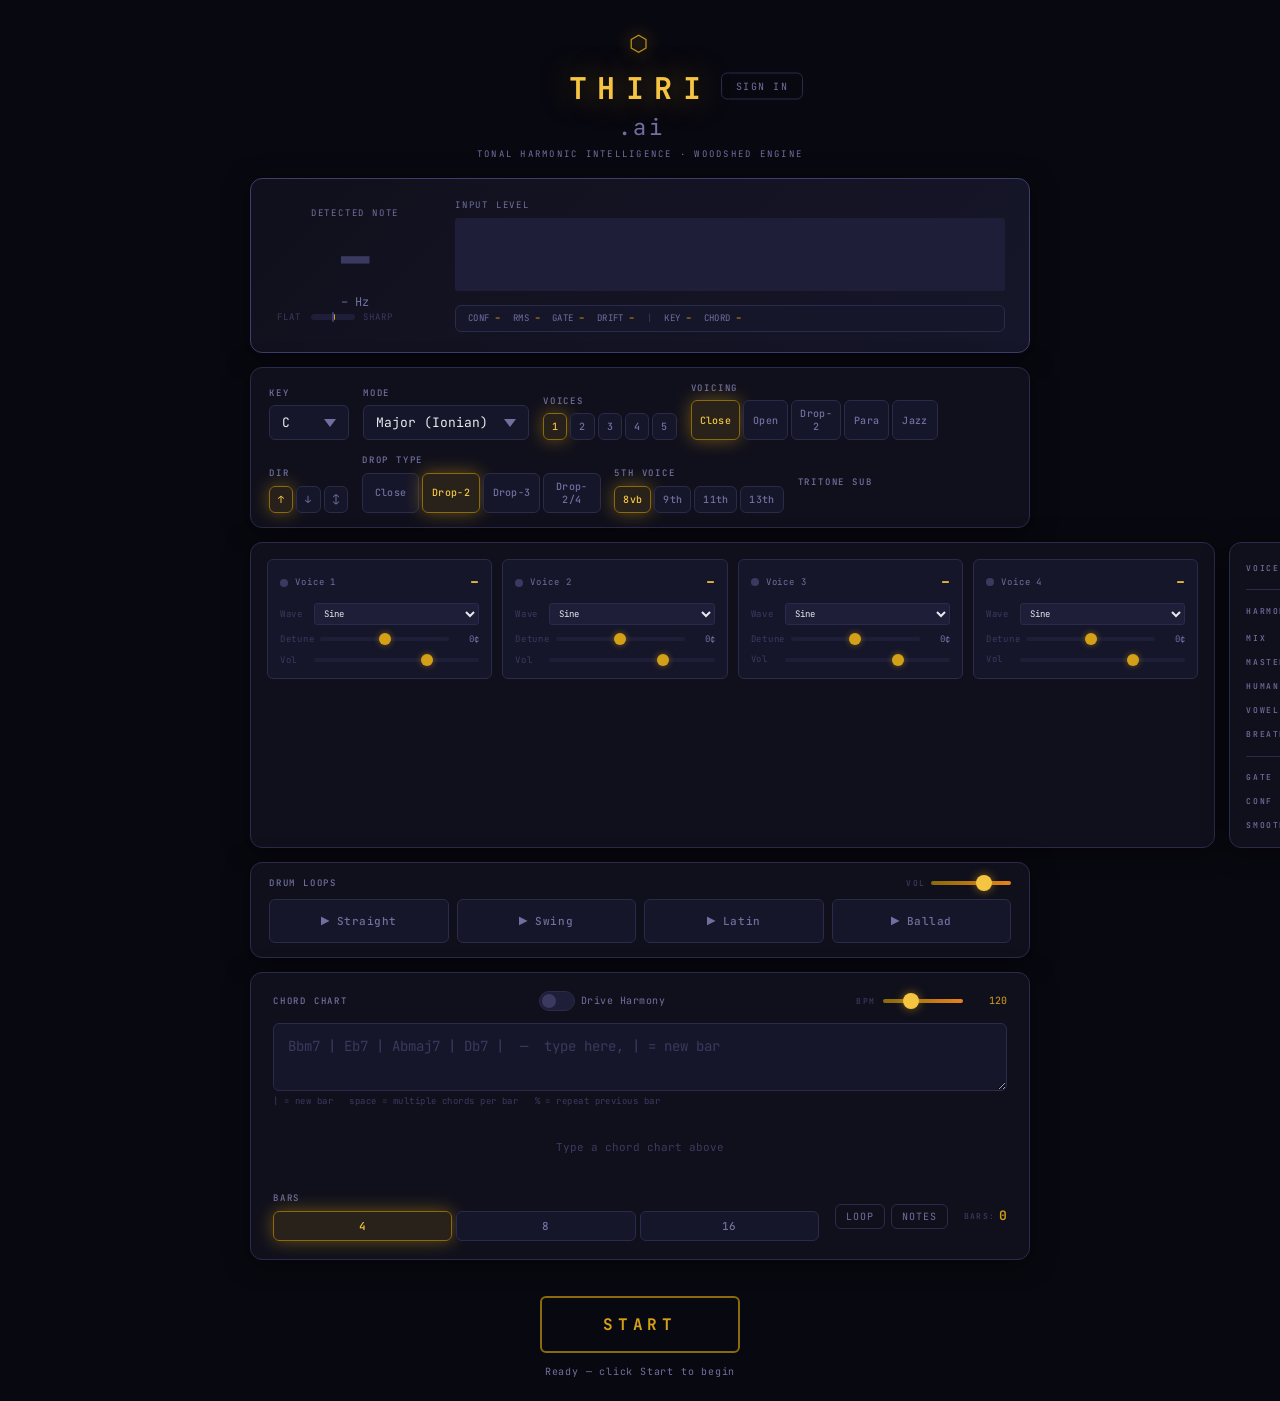
==== index.html @ e28c56aa "Initial commit of Thiri Demo V1" ====
<!DOCTYPE html>
<html lang="en">
<head>
  <meta charset="UTF-8" />
  <meta name="viewport" content="width=device-width, initial-scale=1.0" />
  <title>THIRI.ai — Live Vocal Harmonizer</title>
  <meta name="description" content="Live vocal harmonizer powered by the WoodShed chord intelligence engine. Sing into your mic, hear real-time formant-preserving harmony." />
  <link rel="preconnect" href="https://fonts.googleapis.com" />
  <link rel="preconnect" href="https://fonts.gstatic.com" crossorigin />
  <link href="https://fonts.googleapis.com/css2?family=JetBrains+Mono:wght@400;500;700&family=Inter:wght@300;400;500;600&display=swap" rel="stylesheet" />
  <link rel="stylesheet" href="css/style.css" />
</head>
<body>

  <!-- Header -->
  <header class="app-header">
    <div class="header-row">
      <div class="header-brand">
        <div class="logo-mark">⬡</div>
        <h1 class="logo-text">THIRI</h1>
        <span class="logo-dot">.ai</span>
      </div>
      <div id="authArea" class="auth-area">
        <button id="sessionsBtn" class="btn-sm btn-outline" style="visibility: hidden">SESSIONS</button>
        <button id="patchesBtn" class="btn-sm btn-outline" style="visibility: hidden">PATCHES</button>
        <button id="authBtn" class="auth-btn">SIGN IN</button>
      </div>
    </div>
    <div class="logo-sub">TONAL HARMONIC INTELLIGENCE · WOODSHED ENGINE</div>
  </header>

  <!-- Auth Modal -->
  <div id="authModal" class="modal-overlay hidden">
    <div class="modal-panel">
      <div class="modal-header">
        <span id="authModalTitle" class="modal-title">SIGN IN</span>
        <button id="authModalClose" class="modal-close">&times;</button>
      </div>
      <form id="authForm" class="auth-form">
        <div class="form-group">
          <label class="ctrl-label">EMAIL</label>
          <input type="email" id="authEmail" class="form-input" required autocomplete="email" />
        </div>
        <div class="form-group">
          <label class="ctrl-label">PASSWORD</label>
          <input type="password" id="authPassword" class="form-input" required autocomplete="current-password" minlength="6" />
        </div>
        <div id="authError" class="auth-error hidden"></div>
        <button type="submit" id="authSubmit" class="start-btn auth-submit">SIGN IN</button>
        <div class="auth-toggle-row">
          <span id="authToggleText" class="text-dim">No account?</span>
          <button type="button" id="authToggleBtn" class="auth-link">Sign up</button>
        </div>
      </form>
    </div>
  </div>

  <!-- Patch Editor Modal -->
  <div id="patchModal" class="modal-overlay hidden">
    <div class="modal-panel modal-panel-wide">
      <div class="modal-header">
        <span class="modal-title">PATCH EDITOR</span>
        <button id="patchModalClose" class="modal-close">&times;</button>
      </div>
      <div class="patch-editor">
        <div class="patch-sidebar">
          <div class="patch-list-header">
            <span class="ctrl-label">PATCHES</span>
            <button id="newPatchBtn" class="btn-sm">+ NEW</button>
          </div>
          <div id="patchList" class="patch-list"></div>
        </div>
        <div class="patch-edit-area">
          <div class="form-group">
            <label class="ctrl-label">NAME</label>
            <input type="text" id="patchName" class="form-input" placeholder="My Patch" />
          </div>
          <div class="form-group">
            <label class="ctrl-label">DESCRIPTION</label>
            <input type="text" id="patchDesc" class="form-input" placeholder="Optional description" />
          </div>
          <div class="patch-section-grid">
            <div class="patch-panel">
              <span class="ctrl-label">OSCILLATOR</span>
              <div class="form-group">
                <label class="ctrl-label-sm">Waveform</label>
                <select id="patchWaveform" class="ctrl-select">
                  <option value="sine">Sine</option>
                  <option value="triangle">Triangle</option>
                  <option value="sawtooth">Sawtooth</option>
                  <option value="square">Square</option>
                  <option value="fm">FM</option>
                </select>
              </div>
              <div class="form-group">
                <label class="ctrl-label-sm">Detune (cents)</label>
                <input type="range" id="patchDetune" class="mix-slider" min="-100" max="100" value="0" />
              </div>
              <div class="form-group">
                <label class="ctrl-label-sm">Unison Voices</label>
                <input type="range" id="patchUnison" class="mix-slider" min="1" max="4" value="1" />
              </div>
            </div>
            <div class="patch-panel">
              <span class="ctrl-label">ENVELOPE</span>
              <div class="form-group">
                <label class="ctrl-label-sm">Attack</label>
                <input type="range" id="patchAttack" class="mix-slider" min="0" max="2000" value="100" />
              </div>
              <div class="form-group">
                <label class="ctrl-label-sm">Decay</label>
                <input type="range" id="patchDecay" class="mix-slider" min="0" max="2000" value="200" />
              </div>
              <div class="form-group">
                <label class="ctrl-label-sm">Sustain</label>
                <input type="range" id="patchSustain" class="mix-slider" min="0" max="100" value="80" />
              </div>
              <div class="form-group">
                <label class="ctrl-label-sm">Release</label>
                <input type="range" id="patchRelease" class="mix-slider" min="0" max="5000" value="400" />
              </div>
            </div>
            <div class="patch-panel">
              <span class="ctrl-label">FILTER</span>
              <div class="form-group">
                <label class="ctrl-label-sm">Type</label>
                <select id="patchFilterType" class="ctrl-select">
                  <option value="lowpass">Lowpass</option>
                  <option value="highpass">Highpass</option>
                  <option value="bandpass">Bandpass</option>
                  <option value="notch">Notch</option>
                </select>
              </div>
              <div class="form-group">
                <label class="ctrl-label-sm">Cutoff (Hz)</label>
                <input type="range" id="patchCutoff" class="mix-slider" min="20" max="20000" value="2000" />
              </div>
              <div class="form-group">
                <label class="ctrl-label-sm">Resonance</label>
                <input type="range" id="patchResonance" class="mix-slider" min="0" max="100" value="50" />
              </div>
              <div class="form-group">
                <label class="ctrl-label-sm">Env Amount</label>
                <input type="range" id="patchFilterEnv" class="mix-slider" min="0" max="100" value="30" />
              </div>
            </div>
            <div class="patch-panel">
              <span class="ctrl-label">LFO</span>
              <div class="form-group">
                <label class="ctrl-label-sm">Waveform</label>
                <select id="patchLfoWave" class="ctrl-select">
                  <option value="sine">Sine</option>
                  <option value="triangle">Triangle</option>
                  <option value="sawtooth">Sawtooth</option>
                  <option value="square">Square</option>
                </select>
              </div>
              <div class="form-group">
                <label class="ctrl-label-sm">Rate (Hz)</label>
                <input type="range" id="patchLfoRate" class="mix-slider" min="1" max="2000" value="50" />
              </div>
              <div class="form-group">
                <label class="ctrl-label-sm">Depth</label>
                <input type="range" id="patchLfoDepth" class="mix-slider" min="0" max="100" value="10" />
              </div>
              <div class="form-group">
                <label class="ctrl-label-sm">Target</label>
                <select id="patchLfoTarget" class="ctrl-select">
                  <option value="pitch">Pitch</option>
                  <option value="filter">Filter</option>
                  <option value="volume">Volume</option>
                </select>
              </div>
            </div>
          </div>
          <div class="patch-panel">
            <span class="ctrl-label">EFFECTS</span>
            <div class="effects-row">
              <div class="effect-group">
                <span class="ctrl-label-sm">Reverb Mix</span>
                <input type="range" id="patchReverbMix" class="mix-slider" min="0" max="100" value="30" />
              </div>
              <div class="effect-group">
                <span class="ctrl-label-sm">Reverb Size</span>
                <input type="range" id="patchReverbSize" class="mix-slider" min="0" max="100" value="60" />
              </div>
              <div class="effect-group">
                <span class="ctrl-label-sm">Delay Mix</span>
                <input type="range" id="patchDelayMix" class="mix-slider" min="0" max="100" value="20" />
              </div>
              <div class="effect-group">
                <span class="ctrl-label-sm">Delay Time</span>
                <input type="range" id="patchDelayTime" class="mix-slider" min="0" max="1000" value="250" />
              </div>
              <div class="effect-group">
                <span class="ctrl-label-sm">Delay Feedback</span>
                <input type="range" id="patchDelayFb" class="mix-slider" min="0" max="95" value="40" />
              </div>
            </div>
          </div>
          <div class="patch-actions">
            <label class="toggle-switch patch-public-toggle">
              <input type="checkbox" id="patchPublic" />
              <span class="toggle-track"><span class="toggle-knob"></span></span>
            </label>
            <span class="fm-label">Public</span>
            <div class="patch-actions-right">
              <button id="patchDeleteBtn" class="btn-sm btn-danger">DELETE</button>
              <button id="patchSaveBtn" class="btn-sm btn-gold">SAVE</button>
            </div>
          </div>
        </div>
      </div>
    </div>
  </div>

  <main class="app-main">

    <!-- ═══════ ROW 1: Pitch + Input Level ═══════ -->
    <section class="top-row">
      <div class="pitch-panel">
        <div class="pitch-display-label">DETECTED NOTE</div>
        <div id="noteDisplay" class="note-display">–</div>
        <div id="freqDisplay" class="freq-display">– Hz</div>
        <div class="cents-row">
          <span class="meter-label">FLAT</span>
          <div class="pitch-meter-track">
            <div id="pitchMeter" class="pitch-meter-fill"></div>
            <div class="pitch-meter-center"></div>
          </div>
          <span class="meter-label">SHARP</span>
          <span id="centsDisplay" class="cents-readout"></span>
        </div>
      </div>
      <div class="level-panel">
        <div class="level-label">INPUT LEVEL</div>
        <canvas id="levelCanvas" class="level-canvas" width="300" height="40"></canvas>
        <div id="diagnostics" class="diagnostics-bar">
          <span class="diag-item">CONF <b>–</b></span>
          <span class="diag-item">RMS <b>–</b></span>
          <span class="diag-item">GATE <b>–</b></span>
          <span class="diag-item">DRIFT <b>–</b></span>
          <span class="diag-sep">|</span>
          <span class="diag-item">KEY <b>–</b></span>
          <span class="diag-item">CHORD <b>–</b></span>
        </div>
      </div>
    </section>

    <!-- ═══════ ROW 2: Compact Controls Bar ═══════ -->
    <section class="controls-bar">
      <div class="control-group">
        <label class="ctrl-label">KEY</label>
        <select id="keySelect" class="ctrl-select"></select>
      </div>
      <div class="control-group">
        <label class="ctrl-label">MODE</label>
        <select id="modeSelect" class="ctrl-select"></select>
      </div>
      <div class="btn-group-wrap">
        <label class="ctrl-label">VOICES</label>
        <div id="voicesGroup" class="btn-group">
          <button class="btn-toggle active" data-voices="1">1</button>
          <button class="btn-toggle" data-voices="2">2</button>
          <button class="btn-toggle" data-voices="3">3</button>
          <button class="btn-toggle" data-voices="4">4</button>
          <button class="btn-toggle" data-voices="5">5</button>
        </div>
      </div>
      <div class="btn-group-wrap">
        <label class="ctrl-label">VOICING</label>
        <div id="voicingGroup" class="btn-group">
          <button class="btn-toggle active" data-voicing="close">Close</button>
          <button class="btn-toggle" data-voicing="open">Open</button>
          <button class="btn-toggle" data-voicing="drop2">Drop-2</button>
          <button class="btn-toggle" data-voicing="parallel">Para</button>
          <button class="btn-toggle" data-voicing="jazz">Jazz</button>
        </div>
      </div>
      <div class="btn-group-wrap">
        <label class="ctrl-label">DIR</label>
        <div id="directionGroup" class="btn-group">
          <button class="btn-toggle active" data-direction="above">↑</button>
          <button class="btn-toggle" data-direction="below">↓</button>
          <button class="btn-toggle" data-direction="around">↕</button>
        </div>
      </div>
      <div class="btn-group-wrap">
        <label class="ctrl-label">DROP TYPE</label>
        <div id="dropGroup" class="btn-group">
          <button class="btn-toggle" data-drop="close">Close</button>
          <button class="btn-toggle active" data-drop="drop2">Drop-2</button>
          <button class="btn-toggle" data-drop="drop3">Drop-3</button>
          <button class="btn-toggle" data-drop="drop24">Drop-2/4</button>
        </div>
      </div>
      <div class="btn-group-wrap">
        <label class="ctrl-label">5TH VOICE</label>
        <div id="fifthVoiceGroup" class="btn-group">
          <button class="btn-toggle active" data-fifth="double8vb">8vb</button>
          <button class="btn-toggle" data-fifth="tension9">9th</button>
          <button class="btn-toggle" data-fifth="tension11">11th</button>
          <button class="btn-toggle" data-fifth="tension13">13th</button>
        </div>
      </div>
      <div class="btn-group-wrap">
        <label class="ctrl-label">TRITONE SUB</label>
        <label class="toggle-switch">
          <input type="checkbox" id="tritoneToggle">
          <span class="toggle-slider"></span>
        </label>
      </div>
    </section>

    <!-- ═══════ ROW 3: Voice Cards + Mix/Sensitivity (2-column) ═══════ -->
    <section class="main-grid">

      <!-- LEFT: Voice Cards -->
      <div class="voice-cards-col">
        <div id="voiceCards" class="voice-cards-grid"></div>
      </div>

      <!-- RIGHT: Mix + Sensitivity -->
      <div class="mixer-col">
        <!-- Voice Type -->
        <div class="mixer-row voice-type-row">
          <label class="ctrl-label">VOICE</label>
          <div id="voiceTypeGroup" class="btn-group">
            <button class="btn-toggle active" data-voice-type="formant">Vocal</button>
            <button class="btn-toggle" data-voice-type="oscillator">Synth</button>
            <button class="btn-toggle" data-voice-type="fm">FM</button>
          </div>
        </div>
        <!-- Harmony Toggle -->
        <div class="mixer-row">
          <label class="ctrl-label">HARMONY</label>
          <label class="toggle-switch">
            <input type="checkbox" id="synthToggle" checked />
            <span class="toggle-track"><span class="toggle-knob"></span></span>
          </label>
        </div>
        <!-- Mix -->
        <div class="mixer-row">
          <label class="ctrl-label">MIX</label>
          <span class="mix-end-label">DRY</span>
          <input type="range" id="mixSlider" class="mix-slider" min="0" max="100" value="60" />
          <span class="mix-end-label">WET</span>
          <span id="mixVal" class="slider-val">60%</span>
        </div>
        <!-- Master -->
        <div class="mixer-row">
          <label class="ctrl-label">MASTER</label>
          <input type="range" id="masterSlider" class="mix-slider" min="0" max="100" value="80" />
          <span id="masterVal" class="slider-val">80%</span>
        </div>
        <!-- Humanize -->
        <div class="mixer-row">
          <label class="ctrl-label">HUMAN</label>
          <input type="range" id="humanizeSlider" class="mix-slider" min="0" max="100" value="35" />
          <span id="humanizeVal" class="slider-val">0.35</span>
        </div>
        <!-- Vowel (formant only) -->
        <div class="mixer-row" id="vowelRow">
          <label class="ctrl-label">VOWEL</label>
          <span class="mix-end-label">AH</span>
          <input type="range" id="vowelSlider" class="mix-slider vowel-slider" min="0" max="100" value="0" />
          <span class="mix-end-label">OO</span>
          <span id="vowelVal" class="slider-val">ah</span>
        </div>
        <!-- Breath (formant only) -->
        <div class="mixer-row" id="breathRow">
          <label class="ctrl-label">BREATH</label>
          <input type="range" id="breathSlider" class="mix-slider" min="0" max="100" value="15" />
          <span id="breathVal" class="slider-val">15%</span>
        </div>

        <!-- Sensitivity -->
        <div class="sensitivity-divider"></div>
        <div class="mixer-row">
          <label class="ctrl-label">GATE</label>
          <span class="mix-end-label">OPEN</span>
          <input type="range" id="gateSlider" class="mix-slider" min="1" max="50" value="10" />
          <span class="mix-end-label">TIGHT</span>
          <span id="gateVal" class="slider-val">0.010</span>
        </div>
        <div class="mixer-row">
          <label class="ctrl-label">CONF</label>
          <span class="mix-end-label">LOOSE</span>
          <input type="range" id="confidenceSlider" class="mix-slider" min="50" max="95" value="80" />
          <span class="mix-end-label">STRICT</span>
          <span id="confidenceVal" class="slider-val">0.80</span>
        </div>
        <div class="mixer-row">
          <label class="ctrl-label">SMOOTH</label>
          <input type="range" id="smoothingSlider" class="mix-slider" min="0" max="90" value="70" />
          <span id="smoothingVal" class="slider-val">0.70</span>
        </div>
      </div>
    </section>

    <!-- ═══════ ROW 4: Drum Loop Slots ═══════ -->
    <section class="drums-section">
      <div class="drums-header">
        <span class="ctrl-label">DRUM LOOPS</span>
        <div class="drums-vol-wrap">
          <span class="ctrl-label-sm">VOL</span>
          <input type="range" id="drumsVolSlider" class="mix-slider drums-vol-slider" min="0" max="100" value="70" />
        </div>
      </div>
      <div id="drumSlots" class="drum-slots">
        <button class="drum-slot" data-drum-slot="0">
          <span class="drum-slot-icon">▶</span>
          <span class="drum-slot-name">Straight</span>
        </button>
        <button class="drum-slot" data-drum-slot="1">
          <span class="drum-slot-icon">▶</span>
          <span class="drum-slot-name">Swing</span>
        </button>
        <button class="drum-slot" data-drum-slot="2">
          <span class="drum-slot-icon">▶</span>
          <span class="drum-slot-name">Latin</span>
        </button>
        <button class="drum-slot" data-drum-slot="3">
          <span class="drum-slot-icon">▶</span>
          <span class="drum-slot-name">Ballad</span>
        </button>
      </div>
    </section>

    <!-- ═══════ ROW 5: Chord Chart ═══════ -->
    <section class="chart-section">
      <div class="chart-header">
        <span class="ctrl-label">CHORD CHART</span>
        <div class="chart-active-wrap">
          <label class="toggle-switch">
            <input type="checkbox" id="chartActiveToggle" />
            <span class="toggle-track"><span class="toggle-knob"></span></span>
          </label>
          <span class="fm-label">Drive Harmony</span>
        </div>
        <div class="chart-tempo-wrap">
          <span class="ctrl-label-sm">BPM</span>
          <input type="range" id="chartTempo" class="mix-slider chart-tempo-slider" min="40" max="300" value="120" />
          <span id="chartTempoVal" class="slider-val">120</span>
        </div>
      </div>
      <div class="chart-input-wrap">
        <textarea id="chartInput" class="chart-input" rows="2"
          placeholder="Bbm7 | Eb7 | Abmaj7 | Db7 |  —  type here, | = new bar"
          spellcheck="false"></textarea>
        <div class="chart-input-hint">| = new bar &nbsp; space = multiple chords per bar &nbsp; % = repeat previous bar</div>
      </div>
      <div id="chartGrid" class="chart-grid">
        <div class="chart-empty">Type a chord chart above</div>
      </div>
      <div class="chart-controls">
        <div class="btn-group-wrap">
          <label class="ctrl-label">BARS</label>
          <div id="chartBarsGroup" class="btn-group">
            <button class="btn-toggle active" data-bars="4">4</button>
            <button class="btn-toggle" data-bars="8">8</button>
            <button class="btn-toggle" data-bars="16">16</button>
          </div>
        </div>
        <div class="chart-toggles">
          <button id="chartLoopBtn" class="btn-sm btn-outline">LOOP</button>
          <button id="chartNotesBtn" class="btn-sm btn-outline">NOTES</button>
        </div>
        <div class="chart-bar-count-wrap">
          <span class="ctrl-label-sm">BARS:</span>
          <span id="chartBarCount" class="chart-bar-count">0</span>
        </div>
      </div>
    </section>

    <!-- ═══════ ROW 6: Start ═══════ -->
    <section class="start-section">
      <button id="startBtn" class="start-btn">START</button>
      <div id="statusBar" class="status-bar">Ready — click Start to begin</div>
    </section>

  </main>

  <!-- id="levelMeter" for JS compat -->
  <div id="levelMeter" style="display:none"></div>

  <script type="module" src="js/main.js"></script>
</body>
</html>
---- css/style.css ----
/* ============================================================
   style.css — Evocal Studio UI
   Dark instrument aesthetic: black/charcoal + gold/amber accents
   Fonts: JetBrains Mono (values) + Inter (labels)
   Copyright 2026 Blues Prince Media
   ============================================================ */

/* ── Variables ─────────────────────────────────────────────── */
:root {
  --bg:           #080810;
  --surface:      #10101c;
  --surface2:     #16162a;
  --surface3:     #1e1e38;
  --border:       #2a2a4a;
  --border-glow:  #3d3d70;

  --gold:         #d4a017;
  --gold-light:   #f5c542;
  --gold-dim:     #8a6a0a;
  --amber:        #e8821a;

  --text:         #e8e8f0;
  --text-dim:     #7070a0;
  --text-muted:   #3a3a60;

  --active-glow:  0 0 18px rgba(212, 160, 23, 0.45);
  --card-shadow:  0 4px 24px rgba(0,0,0,0.5);

  --radius:       6px;
  --radius-lg:    12px;
  --font-mono:    'JetBrains Mono', monospace;
  --font-ui:      'Inter', sans-serif;
}

/* ── Reset ─────────────────────────────────────────────────── */
*, *::before, *::after { box-sizing: border-box; margin: 0; padding: 0; }

html, body {
  height: 100%;
  background: var(--bg);
  color: var(--text);
  font-family: var(--font-ui);
  font-size: 13px;
  line-height: 1.4;
  -webkit-font-smoothing: antialiased;
}

/* ── App Layout ─────────────────────────────────────────────── */
body {
  display: flex;
  flex-direction: column;
  align-items: center;
  min-height: 100vh;
  padding: 0 16px 32px;
  overflow-x: hidden;
}

.app-header {
  display: flex;
  flex-direction: column;
  align-items: center;
  padding: 28px 0 18px;
  letter-spacing: 0.18em;
}

.logo-mark {
  font-size: 22px;
  color: var(--gold);
  opacity: 0.9;
  margin-bottom: 4px;
  filter: drop-shadow(0 0 8px var(--gold));
}

.logo-text {
  font-family: var(--font-mono);
  font-size: 30px;
  font-weight: 700;
  letter-spacing: 0.35em;
  color: var(--gold-light);
  text-shadow: 0 0 30px rgba(212, 160, 23, 0.5);
}

.logo-sub {
  font-family: var(--font-mono);
  font-size: 9px;
  color: var(--text-dim);
  letter-spacing: 0.25em;
  margin-top: 4px;
}

.logo-byline {
  font-family: var(--font-ui);
  font-size: 10px;
  color: var(--text-muted);
  letter-spacing: 0.05em;
  margin-top: 3px;
  font-weight: 300;
}

.app-main {
  width: 100%;
  max-width: 780px;
  display: flex;
  flex-direction: column;
  gap: 14px;
}

/* ── Cards / Panels ─────────────────────────────────────────── */
section {
  background: var(--surface);
  border: 1px solid var(--border);
  border-radius: var(--radius-lg);
  padding: 18px 22px;
  box-shadow: var(--card-shadow);
}

/* ── Labels ─────────────────────────────────────────────────── */
.ctrl-label {
  font-family: var(--font-mono);
  font-size: 9px;
  font-weight: 500;
  letter-spacing: 0.2em;
  color: var(--text-dim);
  text-transform: uppercase;
  display: block;
  margin-bottom: 6px;
}

/* ── Pitch Section ──────────────────────────────────────────── */
.pitch-section {
  display: flex;
  align-items: center;
  gap: 32px;
  padding: 22px 28px;
  background: linear-gradient(135deg, var(--surface) 0%, var(--surface2) 100%);
  border-color: var(--border-glow);
}

.pitch-display-wrap {
  flex-shrink: 0;
  text-align: center;
}

.pitch-display-label {
  font-family: var(--font-mono);
  font-size: 9px;
  letter-spacing: 0.2em;
  color: var(--text-dim);
  margin-bottom: 6px;
}

.note-display {
  font-family: var(--font-mono);
  font-size: 64px;
  font-weight: 700;
  color: var(--text-muted);
  line-height: 1;
  transition: color 0.1s, text-shadow 0.1s;
  min-width: 120px;
}

.note-display.detected {
  color: var(--gold-light);
  text-shadow: 0 0 30px rgba(212, 160, 23, 0.6);
}

.freq-display {
  font-family: var(--font-mono);
  font-size: 12px;
  color: var(--text-dim);
  margin-top: 4px;
}

.pitch-meters {
  flex: 1;
  display: flex;
  flex-direction: column;
  gap: 12px;
}

.cents-row, .level-row {
  display: flex;
  align-items: center;
  gap: 8px;
}

.meter-label {
  font-family: var(--font-mono);
  font-size: 9px;
  color: var(--text-muted);
  letter-spacing: 0.1em;
  width: 28px;
  flex-shrink: 0;
}

.pitch-meter-track {
  flex: 1;
  height: 6px;
  background: var(--surface3);
  border-radius: 3px;
  position: relative;
  overflow: visible;
}

.pitch-meter-center {
  position: absolute;
  left: 50%;
  top: -2px;
  width: 2px;
  height: 10px;
  background: var(--border-glow);
  transform: translateX(-50%);
  border-radius: 1px;
}

.pitch-meter-fill {
  position: absolute;
  top: 0;
  height: 100%;
  background: var(--gold);
  border-radius: 3px;
  transition: left 0.08s, width 0.08s;
  /* JS sets style.left and style.width directly each frame */
  left: 50%;
  width: 2px;
}

.cents-readout {
  font-family: var(--font-mono);
  font-size: 10px;
  color: var(--gold);
  min-width: 36px;
  text-align: right;
}

.level-canvas {
  flex: 1;
  border-radius: 3px;
  display: block;
  background: var(--surface3);
}

/* ── Controls Section (Key + Mode) ─────────────────────────── */
.controls-section {
  display: flex;
  gap: 20px;
}

.control-group {
  flex: 1;
}

.ctrl-select {
  width: 100%;
  background: var(--surface2);
  border: 1px solid var(--border);
  color: var(--text);
  font-family: var(--font-mono);
  font-size: 13px;
  padding: 8px 12px;
  border-radius: var(--radius);
  cursor: pointer;
  appearance: none;
  background-image: url("data:image/svg+xml,%3Csvg xmlns='http://www.w3.org/2000/svg' width='12' height='8' viewBox='0 0 12 8'%3E%3Cpath fill='%237070a0' d='M6 8L0 0h12z'/%3E%3C/svg%3E");
  background-repeat: no-repeat;
  background-position: right 12px center;
  padding-right: 32px;
  transition: border-color 0.2s, box-shadow 0.2s;
}

.ctrl-select:focus {
  outline: none;
  border-color: var(--gold-dim);
  box-shadow: 0 0 0 2px rgba(212, 160, 23, 0.15);
}

.ctrl-select option {
  background: var(--surface2);
}

/* ── Button Group Controls ──────────────────────────────────── */
.btn-controls-section {
  display: flex;
  gap: 20px;
  flex-wrap: wrap;
}

.btn-group-wrap {
  flex: 1;
  min-width: 160px;
}

.btn-group {
  display: flex;
  gap: 4px;
}

.btn-toggle {
  flex: 1;
  background: var(--surface2);
  border: 1px solid var(--border);
  color: var(--text-dim);
  font-family: var(--font-mono);
  font-size: 11px;
  font-weight: 500;
  padding: 7px 6px;
  border-radius: var(--radius);
  cursor: pointer;
  transition: all 0.15s;
  letter-spacing: 0.03em;
}

.btn-toggle:hover {
  border-color: var(--border-glow);
  color: var(--text);
  background: var(--surface3);
}

.btn-toggle.active {
  background: rgba(212, 160, 23, 0.12);
  border-color: var(--gold-dim);
  color: var(--gold-light);
  box-shadow: var(--active-glow);
}

/* ── Voice Cards ─────────────────────────────────────────────── */
.voice-cards-section {
  padding: 16px;
}

.voice-cards-grid {
  display: grid;
  grid-template-columns: repeat(4, 1fr);
  gap: 10px;
}

@media (max-width: 600px) {
  .voice-cards-grid { grid-template-columns: repeat(2, 1fr); }
}

.voice-card {
  background: var(--surface2);
  border: 1px solid var(--border);
  border-radius: var(--radius);
  padding: 12px;
  transition: border-color 0.2s, box-shadow 0.2s;
}

.voice-card.active {
  border-color: var(--gold-dim);
  box-shadow: 0 0 12px rgba(212, 160, 23, 0.15);
}

.voice-header {
  display: flex;
  align-items: center;
  gap: 7px;
  margin-bottom: 10px;
}

.voice-indicator {
  width: 8px;
  height: 8px;
  border-radius: 50%;
  background: var(--text-muted);
  transition: background 0.15s, box-shadow 0.15s;
  flex-shrink: 0;
}

.voice-indicator.active {
  background: var(--gold);
  box-shadow: 0 0 8px var(--gold);
}

.voice-label {
  font-family: var(--font-mono);
  font-size: 9px;
  color: var(--text-dim);
  letter-spacing: 0.1em;
  flex: 1;
}

.voice-note {
  font-family: var(--font-mono);
  font-size: 15px;
  font-weight: 700;
  color: var(--gold-light);
  min-width: 28px;
  text-align: right;
}

.voice-controls {
  display: flex;
  flex-direction: column;
  gap: 8px;
}

.control-row {
  display: flex;
  align-items: center;
  gap: 6px;
}

.control-row label {
  font-family: var(--font-mono);
  font-size: 9px;
  color: var(--text-muted);
  min-width: 28px;
  letter-spacing: 0.08em;
}

.voice-wave {
  flex: 1;
  background: var(--surface3);
  border: 1px solid var(--border);
  color: var(--text);
  font-family: var(--font-mono);
  font-size: 9px;
  padding: 3px 5px;
  border-radius: 3px;
  cursor: pointer;
}

.voice-detune, .voice-vol {
  flex: 1;
  -webkit-appearance: none;
  appearance: none;
  height: 4px;
  background: var(--surface3);
  border-radius: 2px;
  cursor: pointer;
  border: none;
}

.voice-detune::-webkit-slider-thumb,
.voice-vol::-webkit-slider-thumb {
  -webkit-appearance: none;
  width: 12px;
  height: 12px;
  border-radius: 50%;
  background: var(--gold);
  cursor: pointer;
  box-shadow: 0 0 6px rgba(212,160,23,0.5);
  transition: transform 0.1s;
}

.voice-detune::-webkit-slider-thumb:hover,
.voice-vol::-webkit-slider-thumb:hover {
  transform: scale(1.2);
}

.detune-val {
  font-family: var(--font-mono);
  font-size: 9px;
  color: var(--text-dim);
  min-width: 24px;
  text-align: right;
}

/* ── Mix Section ─────────────────────────────────────────────── */
.mix-section {
  display: flex;
  flex-direction: column;
  gap: 14px;
}

.mix-row {
  display: flex;
  align-items: center;
  gap: 10px;
}

.mix-row .ctrl-label {
  margin: 0;
  min-width: 58px;
}

.mix-end-label {
  font-family: var(--font-mono);
  font-size: 9px;
  color: var(--text-muted);
  letter-spacing: 0.1em;
  min-width: 24px;
}

.mix-slider {
  flex: 1;
  -webkit-appearance: none;
  appearance: none;
  height: 4px;
  background: linear-gradient(to right, var(--gold-dim), var(--amber));
  border-radius: 2px;
  cursor: pointer;
}

.mix-slider::-webkit-slider-thumb {
  -webkit-appearance: none;
  width: 16px;
  height: 16px;
  border-radius: 50%;
  background: var(--gold-light);
  cursor: pointer;
  box-shadow: 0 0 10px rgba(212,160,23,0.6);
  transition: transform 0.1s, box-shadow 0.1s;
}

.mix-slider::-webkit-slider-thumb:hover {
  transform: scale(1.15);
  box-shadow: 0 0 16px rgba(212,160,23,0.8);
}

.slider-val {
  font-family: var(--font-mono);
  font-size: 10px;
  color: var(--gold);
  min-width: 36px;
  text-align: right;
}

/* FM Toggle */
.fm-row {
  padding-top: 4px;
  border-top: 1px solid var(--border);
}

.fm-label {
  font-family: var(--font-mono);
  font-size: 10px;
  color: var(--text-dim);
  letter-spacing: 0.05em;
}

.toggle-switch {
  position: relative;
  display: inline-block;
  cursor: pointer;
}

.toggle-switch input {
  opacity: 0;
  width: 0;
  height: 0;
  position: absolute;
}

.toggle-track {
  display: flex;
  align-items: center;
  width: 36px;
  height: 20px;
  background: var(--surface3);
  border: 1px solid var(--border);
  border-radius: 10px;
  transition: background 0.2s, border-color 0.2s;
}

.toggle-switch input:checked + .toggle-track {
  background: rgba(212, 160, 23, 0.2);
  border-color: var(--gold-dim);
}

.toggle-knob {
  width: 14px;
  height: 14px;
  background: var(--text-muted);
  border-radius: 50%;
  margin: 0 2px;
  transition: transform 0.2s, background 0.2s;
}

.toggle-switch input:checked + .toggle-track .toggle-knob {
  transform: translateX(16px);
  background: var(--gold);
  box-shadow: 0 0 6px var(--gold);
}

/* ── Diagnostics Bar ─────────────────────────────────────────── */
.diagnostics-bar {
  display: flex;
  align-items: center;
  gap: 12px;
  padding: 6px 12px;
  margin-top: 8px;
  background: var(--surface2);
  border: 1px solid var(--border);
  border-radius: var(--radius);
  font-family: var(--font-mono);
  font-size: 9px;
  color: var(--text-dim);
  letter-spacing: 0.05em;
  overflow-x: auto;
  white-space: nowrap;
}

.diag-item b {
  color: var(--gold);
  font-weight: 500;
}

.diag-warn {
  color: #ff6b35 !important;
}

.diag-sep {
  color: var(--border-glow);
  font-weight: 300;
}

/* ── Chart Active Toggle ─────────────────────────────────────── */
.chart-active-wrap {
  display: flex;
  align-items: center;
  gap: 6px;
}

/* ── Sensitivity Section ──────────────────────────────────────── */
.sensitivity-section {
  display: flex;
  flex-direction: column;
  gap: 14px;
}

.sensitivity-header {
  padding-bottom: 4px;
  border-bottom: 1px solid var(--border);
}

/* ── Start Button ─────────────────────────────────────────────── */
.start-section {
  display: flex;
  flex-direction: column;
  align-items: center;
  gap: 12px;
  padding: 22px;
  background: transparent;
  border: none;
  box-shadow: none;
}

.start-btn {
  width: 200px;
  padding: 16px 0;
  background: transparent;
  border: 2px solid var(--gold-dim);
  color: var(--gold);
  font-family: var(--font-mono);
  font-size: 16px;
  font-weight: 700;
  letter-spacing: 0.3em;
  border-radius: var(--radius);
  cursor: pointer;
  transition: all 0.2s;
  position: relative;
  overflow: hidden;
}

.start-btn::before {
  content: '';
  position: absolute;
  inset: 0;
  background: radial-gradient(circle at 50% 50%, rgba(212,160,23,0.08) 0%, transparent 70%);
  opacity: 0;
  transition: opacity 0.2s;
}

.start-btn:hover {
  border-color: var(--gold);
  color: var(--gold-light);
  box-shadow: var(--active-glow);
}

.start-btn:hover::before { opacity: 1; }

.start-btn.active {
  border-color: var(--amber);
  color: var(--amber);
  box-shadow: 0 0 24px rgba(232, 130, 26, 0.4);
  animation: pulse-border 2s ease-in-out infinite;
}

@keyframes pulse-border {
  0%, 100% { box-shadow: 0 0 18px rgba(232, 130, 26, 0.3); }
  50%       { box-shadow: 0 0 32px rgba(232, 130, 26, 0.6); }
}

.status-bar {
  font-family: var(--font-mono);
  font-size: 10px;
  color: var(--text-dim);
  letter-spacing: 0.08em;
  text-align: center;
}

/* ── Scrollbar ──────────────────────────────────────────────── */
::-webkit-scrollbar { width: 6px; }
::-webkit-scrollbar-track { background: var(--bg); }
::-webkit-scrollbar-thumb { background: var(--border); border-radius: 3px; }

/* ── Animations ─────────────────────────────────────────────── */
@keyframes fadeIn {
  from { opacity: 0; transform: translateY(8px); }
  to   { opacity: 1; transform: translateY(0); }
}

.app-main > section {
  animation: fadeIn 0.4s ease both;
}

.app-main > section:nth-child(1) { animation-delay: 0.05s; }
.app-main > section:nth-child(2) { animation-delay: 0.10s; }
.app-main > section:nth-child(3) { animation-delay: 0.15s; }
.app-main > section:nth-child(4) { animation-delay: 0.20s; }
.app-main > section:nth-child(5) { animation-delay: 0.25s; }

/* ── Header Layout (auth) ──────────────────────────────────── */
.header-row {
  display: flex;
  align-items: center;
  justify-content: center;
  width: 100%;
  max-width: 780px;
  position: relative;
}

.header-brand {
  display: flex;
  flex-direction: column;
  align-items: center;
}

.auth-area {
  position: absolute;
  right: 0;
  top: 50%;
  transform: translateY(-50%);
  display: flex;
  align-items: center;
  gap: 10px;
}

.auth-btn {
  background: transparent;
  border: 1px solid var(--border);
  color: var(--text-dim);
  font-family: var(--font-mono);
  font-size: 10px;
  letter-spacing: 0.15em;
  padding: 6px 14px;
  border-radius: var(--radius);
  cursor: pointer;
  transition: all 0.15s;
}

.auth-btn:hover {
  border-color: var(--gold-dim);
  color: var(--gold);
}

.auth-btn.signed-in {
  border-color: var(--gold-dim);
  color: var(--gold);
}

.auth-user-email {
  font-family: var(--font-mono);
  font-size: 9px;
  color: var(--text-dim);
  max-width: 120px;
  overflow: hidden;
  text-overflow: ellipsis;
  white-space: nowrap;
}

/* ── Modal Overlay ─────────────────────────────────────────── */
.modal-overlay {
  position: fixed;
  inset: 0;
  background: rgba(0, 0, 0, 0.75);
  backdrop-filter: blur(8px);
  display: flex;
  align-items: center;
  justify-content: center;
  z-index: 1000;
  animation: fadeIn 0.2s ease;
}

.modal-overlay.hidden {
  display: none;
}

.modal-panel {
  background: var(--surface);
  border: 1px solid var(--border-glow);
  border-radius: var(--radius-lg);
  box-shadow: 0 20px 60px rgba(0, 0, 0, 0.7);
  width: 360px;
  max-height: 90vh;
  overflow-y: auto;
  padding: 28px;
}

.modal-panel-wide {
  width: 780px;
  max-width: 95vw;
}

.modal-header {
  display: flex;
  justify-content: space-between;
  align-items: center;
  margin-bottom: 22px;
}

.modal-title {
  font-family: var(--font-mono);
  font-size: 13px;
  font-weight: 600;
  letter-spacing: 0.2em;
  color: var(--gold);
}

.modal-close {
  background: none;
  border: none;
  color: var(--text-dim);
  font-size: 22px;
  cursor: pointer;
  padding: 0 4px;
  line-height: 1;
  transition: color 0.15s;
}

.modal-close:hover { color: var(--text); }

/* ── Auth Form ─────────────────────────────────────────────── */
.auth-form {
  display: flex;
  flex-direction: column;
  gap: 16px;
}

.form-group {
  display: flex;
  flex-direction: column;
  gap: 4px;
}

.form-input {
  background: var(--surface2);
  border: 1px solid var(--border);
  color: var(--text);
  font-family: var(--font-mono);
  font-size: 13px;
  padding: 10px 12px;
  border-radius: var(--radius);
  transition: border-color 0.2s, box-shadow 0.2s;
}

.form-input:focus {
  outline: none;
  border-color: var(--gold-dim);
  box-shadow: 0 0 0 2px rgba(212, 160, 23, 0.15);
}

.auth-error {
  font-family: var(--font-mono);
  font-size: 11px;
  color: #e85454;
  padding: 8px 10px;
  background: rgba(232, 84, 84, 0.08);
  border: 1px solid rgba(232, 84, 84, 0.2);
  border-radius: var(--radius);
}

.auth-error.hidden { display: none; }

.auth-submit {
  width: 100%;
  padding: 12px 0;
  font-size: 13px;
}

.auth-toggle-row {
  display: flex;
  align-items: center;
  justify-content: center;
  gap: 6px;
}

.text-dim {
  font-family: var(--font-mono);
  font-size: 11px;
  color: var(--text-dim);
}

.auth-link {
  background: none;
  border: none;
  color: var(--gold);
  font-family: var(--font-mono);
  font-size: 11px;
  cursor: pointer;
  text-decoration: underline;
  padding: 0;
}

.auth-link:hover { color: var(--gold-light); }

/* ── Patch Editor ──────────────────────────────────────────── */
.patch-editor {
  display: flex;
  gap: 20px;
  min-height: 400px;
}

.patch-sidebar {
  width: 180px;
  flex-shrink: 0;
  display: flex;
  flex-direction: column;
  gap: 8px;
}

.patch-list-header {
  display: flex;
  justify-content: space-between;
  align-items: center;
}

.patch-list {
  display: flex;
  flex-direction: column;
  gap: 4px;
  overflow-y: auto;
  max-height: 500px;
}

.patch-list-item {
  padding: 8px 10px;
  background: var(--surface2);
  border: 1px solid var(--border);
  border-radius: var(--radius);
  cursor: pointer;
  transition: all 0.15s;
  font-family: var(--font-mono);
  font-size: 11px;
  color: var(--text-dim);
}

.patch-list-item:hover {
  border-color: var(--border-glow);
  color: var(--text);
}

.patch-list-item.active {
  border-color: var(--gold-dim);
  color: var(--gold);
  background: rgba(212, 160, 23, 0.06);
}

.patch-edit-area {
  flex: 1;
  display: flex;
  flex-direction: column;
  gap: 14px;
}

.patch-section-grid {
  display: grid;
  grid-template-columns: 1fr 1fr;
  gap: 12px;
}

@media (max-width: 700px) {
  .patch-editor { flex-direction: column; }
  .patch-sidebar { width: 100%; }
  .patch-section-grid { grid-template-columns: 1fr; }
}

.patch-panel {
  background: var(--surface2);
  border: 1px solid var(--border);
  border-radius: var(--radius);
  padding: 12px;
  display: flex;
  flex-direction: column;
  gap: 8px;
}

.ctrl-label-sm {
  font-family: var(--font-mono);
  font-size: 8px;
  font-weight: 500;
  letter-spacing: 0.15em;
  color: var(--text-muted);
  text-transform: uppercase;
}

.effects-row {
  display: flex;
  flex-wrap: wrap;
  gap: 12px;
}

.effect-group {
  flex: 1;
  min-width: 100px;
  display: flex;
  flex-direction: column;
  gap: 4px;
}

.patch-actions {
  display: flex;
  align-items: center;
  gap: 10px;
  padding-top: 8px;
  border-top: 1px solid var(--border);
}

.patch-actions-right {
  margin-left: auto;
  display: flex;
  gap: 8px;
}

.patch-public-toggle {
  flex-shrink: 0;
}

/* ── Small Buttons ─────────────────────────────────────────── */
.btn-sm {
  background: var(--surface2);
  border: 1px solid var(--border);
  color: var(--text-dim);
  font-family: var(--font-mono);
  font-size: 10px;
  letter-spacing: 0.1em;
  padding: 5px 10px;
  border-radius: var(--radius);
  cursor: pointer;
  transition: all 0.15s;
}

.btn-sm:hover {
  border-color: var(--border-glow);
  color: var(--text);
}

.btn-gold {
  border-color: var(--gold-dim);
  color: var(--gold);
}

.btn-gold:hover {
  background: rgba(212, 160, 23, 0.1);
  border-color: var(--gold);
  color: var(--gold-light);
}

.btn-danger {
  border-color: rgba(232, 84, 84, 0.3);
  color: rgba(232, 84, 84, 0.7);
}

.btn-danger:hover {
  background: rgba(232, 84, 84, 0.08);
  border-color: #e85454;
  color: #e85454;
}

.btn-outline {
  background: transparent;
  border: 1px solid var(--border);
  color: var(--text-dim);
}

.btn-outline:hover {
  border-color: var(--gold-dim);
  color: var(--gold);
}

/* ── Start Row (patches + start + sessions) ────────────────── */
.start-row {
  display: flex;
  align-items: center;
  gap: 20px;
}

/* ── Chord Chart Section ───────────────────────────────────── */
.chart-section {
  display: flex;
  flex-direction: column;
  gap: 12px;
}

.chart-header {
  display: flex;
  justify-content: space-between;
  align-items: center;
}

.chart-header .ctrl-label { margin: 0; }

.chart-tempo-wrap {
  display: flex;
  align-items: center;
  gap: 8px;
}

.chart-tempo-slider {
  width: 80px;
}

/* Text Input */
.chart-input-wrap {
  display: flex;
  flex-direction: column;
  gap: 4px;
}

.chart-input {
  width: 100%;
  background: var(--surface2);
  border: 1px solid var(--border);
  color: var(--gold-light);
  font-family: var(--font-mono);
  font-size: 14px;
  font-weight: 500;
  padding: 12px 14px;
  border-radius: var(--radius);
  resize: vertical;
  min-height: 44px;
  line-height: 1.5;
  transition: border-color 0.2s, box-shadow 0.2s;
}

.chart-input:focus {
  outline: none;
  border-color: var(--gold-dim);
  box-shadow: 0 0 0 2px rgba(212, 160, 23, 0.15);
}

.chart-input::placeholder {
  color: var(--text-muted);
  font-weight: 400;
}

.chart-input-hint {
  font-family: var(--font-mono);
  font-size: 9px;
  color: var(--text-muted);
  letter-spacing: 0.05em;
}

/* Grid */
.chart-grid {
  display: flex;
  flex-direction: column;
  gap: 6px;
  min-height: 60px;
}

.chart-empty {
  font-family: var(--font-mono);
  font-size: 11px;
  color: var(--text-muted);
  text-align: center;
  padding: 20px;
}

.chart-bar-row {
  display: grid;
  gap: 6px;
}

.chart-bar-cell {
  background: var(--surface2);
  border: 1px solid var(--border);
  border-radius: var(--radius);
  padding: 10px;
  min-height: 60px;
  cursor: pointer;
  transition: border-color 0.15s, box-shadow 0.15s;
  position: relative;
  display: flex;
  flex-direction: column;
  gap: 4px;
}

.chart-bar-cell:hover {
  border-color: var(--border-glow);
}

.chart-bar-cell.chart-bar-active {
  border-color: var(--gold);
  box-shadow: 0 0 14px rgba(212, 160, 23, 0.3);
  background: rgba(212, 160, 23, 0.05);
}

.bar-number {
  font-family: var(--font-mono);
  font-size: 8px;
  color: var(--text-muted);
  position: absolute;
  top: 4px;
  left: 6px;
}

.bar-chords {
  font-family: var(--font-mono);
  font-size: 16px;
  font-weight: 600;
  color: var(--text);
  text-align: center;
  padding-top: 6px;
  letter-spacing: 0.02em;
}

.bar-tones {
  font-family: var(--font-mono);
  font-size: 9px;
  color: var(--text-dim);
  text-align: center;
  letter-spacing: 0.05em;
}

/* Section headers */
.chart-section-header {
  font-family: var(--font-mono);
  font-size: 11px;
  font-weight: 600;
  letter-spacing: 0.15em;
  padding: 6px 10px;
  border-radius: var(--radius);
  cursor: pointer;
  transition: background 0.15s;
  margin-top: 4px;
}

.chart-section-header:hover {
  background: rgba(255, 255, 255, 0.03);
}

.chart-label-known {
  color: var(--gold);
  border-left: 3px solid var(--gold-dim);
  padding-left: 8px;
}

.chart-label-custom {
  color: var(--text-dim);
  border-left: 3px solid var(--border);
  padding-left: 8px;
}

/* Repeat brackets */
.chart-repeat-start,
.chart-repeat-end {
  font-family: var(--font-mono);
  font-size: 14px;
  color: var(--text-dim);
  padding: 2px 6px;
}

.repeat-dots {
  color: var(--gold-dim);
}

/* Inline cell editing */
.chart-cell-input {
  width: 100%;
  background: var(--surface3);
  border: 1px solid var(--gold-dim);
  color: var(--gold-light);
  font-family: var(--font-mono);
  font-size: 14px;
  font-weight: 600;
  padding: 6px 8px;
  border-radius: 3px;
  text-align: center;
  outline: none;
  margin-top: 4px;
}

/* Chart controls */
.chart-controls {
  display: flex;
  align-items: center;
  gap: 16px;
  flex-wrap: wrap;
}

.chart-controls .btn-group-wrap {
  min-width: auto;
}

.chart-toggles {
  display: flex;
  gap: 6px;
}

.chart-bar-count-wrap {
  display: flex;
  align-items: center;
  gap: 4px;
  margin-left: auto;
}

.chart-bar-count {
  font-family: var(--font-mono);
  font-size: 13px;
  font-weight: 600;
  color: var(--gold);
}

.hidden { display: none !important; }

/* ── .ai Branding ──────────────────────────────────────────── */
.logo-dot {
  font-family: var(--font-mono);
  font-size: 22px;
  font-weight: 400;
  color: var(--text-dim);
  margin-left: 2px;
}

.header-brand {
  display: flex;
  align-items: center;
  gap: 4px;
}

/* ── Top Row: Pitch + Level (side by side) ──────────────────── */
.top-row {
  display: grid;
  grid-template-columns: auto 1fr;
  gap: 20px;
  align-items: center;
  padding: 20px 24px;
  background: linear-gradient(135deg, var(--surface) 0%, var(--surface2) 100%);
  border-color: var(--border-glow);
}

.pitch-panel {
  text-align: center;
  min-width: 160px;
}

.level-panel {
  display: flex;
  flex-direction: column;
  gap: 6px;
}

.level-label {
  font-family: var(--font-mono);
  font-size: 9px;
  letter-spacing: 0.2em;
  color: var(--text-dim);
}

/* ── Compact Controls Bar ──────────────────────────────────── */
.controls-bar {
  display: flex;
  align-items: flex-end;
  gap: 14px;
  padding: 14px 18px;
  flex-wrap: wrap;
}

.controls-bar .control-group {
  flex: 0 1 auto;
  min-width: 80px;
}

.controls-bar .btn-group-wrap {
  flex: 0 1 auto;
  min-width: auto;
}

.controls-bar .btn-group {
  gap: 3px;
}

.controls-bar .btn-toggle {
  padding: 6px 8px;
  font-size: 10px;
}

/* ── 2-Column Main Grid (Voice Cards + Mixer) ──────────────── */
.main-grid {
  display: grid;
  grid-template-columns: 1fr 280px;
  gap: 14px;
  padding: 0;
  background: transparent;
  border: none;
  box-shadow: none;
}

.voice-cards-col {
  background: var(--surface);
  border: 1px solid var(--border);
  border-radius: var(--radius-lg);
  padding: 16px;
  box-shadow: var(--card-shadow);
}

.mixer-col {
  background: var(--surface);
  border: 1px solid var(--border);
  border-radius: var(--radius-lg);
  padding: 14px 16px;
  box-shadow: var(--card-shadow);
  display: flex;
  flex-direction: column;
  gap: 10px;
}

.mixer-row {
  display: flex;
  align-items: center;
  gap: 8px;
}

.mixer-row .ctrl-label {
  margin: 0;
  min-width: 50px;
  font-size: 8px;
}

.voice-type-row {
  padding-bottom: 8px;
  border-bottom: 1px solid var(--border);
  margin-bottom: 2px;
}

.voice-type-row .btn-group {
  gap: 3px;
}

.voice-type-row .btn-toggle {
  padding: 5px 8px;
  font-size: 9px;
}

.sensitivity-divider {
  height: 1px;
  background: var(--border);
  margin: 4px 0;
}

/* Vowel slider — gradient from warm to cool */
.vowel-slider {
  background: linear-gradient(to right, #e8821a, var(--gold), #5a7aff, #4a4abb) !important;
}

@media (max-width: 700px) {
  .main-grid {
    grid-template-columns: 1fr;
  }
  .top-row {
    grid-template-columns: 1fr;
  }
  .controls-bar {
    gap: 10px;
  }
}

/* ── Drum Loop Slots ───────────────────────────────────────── */
.drums-section {
  display: flex;
  flex-direction: column;
  gap: 10px;
  padding: 14px 18px;
}

.drums-header {
  display: flex;
  justify-content: space-between;
  align-items: center;
}

.drums-header .ctrl-label { margin: 0; }

.drums-vol-wrap {
  display: flex;
  align-items: center;
  gap: 6px;
}

.drums-vol-slider {
  width: 80px;
}

.drum-slots {
  display: grid;
  grid-template-columns: repeat(4, 1fr);
  gap: 8px;
}

.drum-slot {
  display: flex;
  align-items: center;
  justify-content: center;
  gap: 8px;
  background: var(--surface2);
  border: 1px solid var(--border);
  border-radius: var(--radius);
  padding: 12px 10px;
  cursor: pointer;
  transition: all 0.15s;
  font-family: var(--font-mono);
}

.drum-slot:hover {
  border-color: var(--border-glow);
  background: var(--surface3);
}

.drum-slot.active {
  border-color: var(--gold);
  background: rgba(212, 160, 23, 0.08);
  box-shadow: 0 0 14px rgba(212, 160, 23, 0.25);
}

.drum-slot-icon {
  font-size: 14px;
  color: var(--text-dim);
  transition: color 0.15s;
}

.drum-slot.active .drum-slot-icon {
  color: var(--gold-light);
}

.drum-slot-name {
  font-size: 11px;
  font-weight: 500;
  color: var(--text-dim);
  letter-spacing: 0.05em;
  transition: color 0.15s;
}

.drum-slot.active .drum-slot-name {
  color: var(--gold-light);
}

@keyframes pulse-drum {
  0%, 100% { box-shadow: 0 0 12px rgba(212, 160, 23, 0.2); }
  50%       { box-shadow: 0 0 20px rgba(212, 160, 23, 0.45); }
}

.drum-slot.active {
  animation: pulse-drum 1.5s ease-in-out infinite;
}

/* ── MIDI Indicator ────────────────────────────────────────── */
.midi-indicator {
  font-family: var(--font-mono);
  font-size: 9px;
  color: var(--text-muted);
  letter-spacing: 0.1em;
  display: flex;
  align-items: center;
  gap: 4px;
}

.midi-dot {
  width: 6px;
  height: 6px;
  border-radius: 50%;
  background: var(--text-muted);
  transition: background 0.2s, box-shadow 0.2s;
}

.midi-dot.connected {
  background: #4aff6a;
  box-shadow: 0 0 6px #4aff6a;
}

.midi-dot.active {
  background: var(--gold);
  box-shadow: 0 0 6px var(--gold);
}
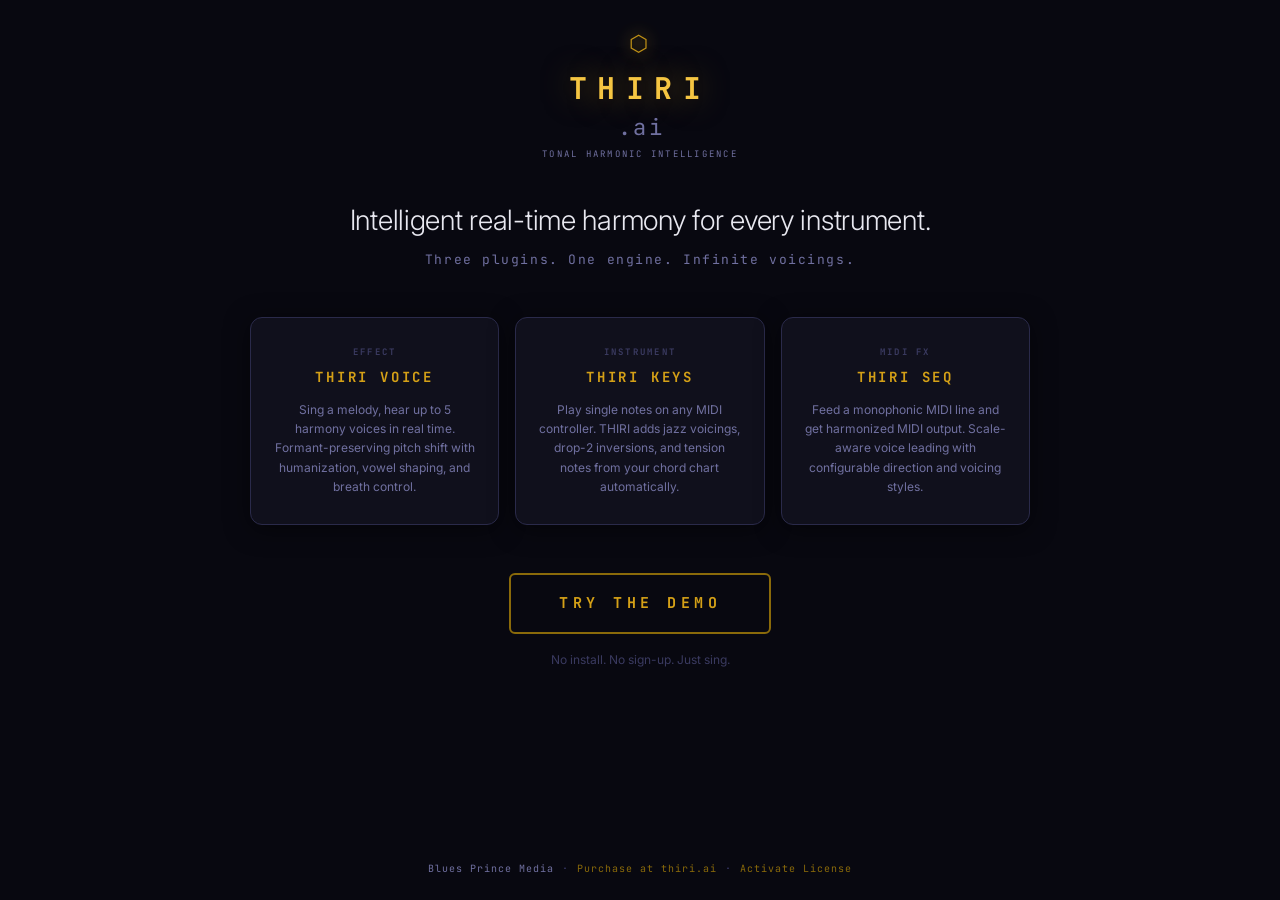
==== commit a19855ff: "Add multi-page structure: hero landing, demo, license activation - Move harmonizer UI to /demo (demo" ====
--- a/index.html
+++ b/index.html
@@ -3,487 +3,70 @@
 <head>
   <meta charset="UTF-8" />
   <meta name="viewport" content="width=device-width, initial-scale=1.0" />
-  <title>THIRI.ai — Live Vocal Harmonizer</title>
-  <meta name="description" content="Live vocal harmonizer powered by the WoodShed chord intelligence engine. Sing into your mic, hear real-time formant-preserving harmony." />
+  <title>THIRI — Tonal Harmonic Intelligence for Music Production</title>
+  <meta name="description" content="THIRI transforms any input into rich, intelligent harmonies. Three plugins: Voice, Keys, Seq. Powered by the WoodShed chord intelligence engine." />
   <link rel="preconnect" href="https://fonts.googleapis.com" />
   <link rel="preconnect" href="https://fonts.gstatic.com" crossorigin />
-  <link href="https://fonts.googleapis.com/css2?family=JetBrains+Mono:wght@400;500;700&family=Inter:wght@300;400;500;600&display=swap" rel="stylesheet" />
+  <link href="https://fonts.googleapis.com/css2?family=JetBrains+Mono:wght@400;500;700&family=Inter:wght@300;400;500;600&display=swap" rel="stylesheet" crossorigin="anonymous" />
   <link rel="stylesheet" href="css/style.css" />
+  <link rel="stylesheet" href="css/hero.css" />
 </head>
-<body>
+<body class="hero-body">
 
-  <!-- Header -->
   <header class="app-header">
-    <div class="header-row">
-      <div class="header-brand">
-        <div class="logo-mark">⬡</div>
-        <h1 class="logo-text">THIRI</h1>
-        <span class="logo-dot">.ai</span>
-      </div>
-      <div id="authArea" class="auth-area">
-        <button id="sessionsBtn" class="btn-sm btn-outline" style="visibility: hidden">SESSIONS</button>
-        <button id="patchesBtn" class="btn-sm btn-outline" style="visibility: hidden">PATCHES</button>
-        <button id="authBtn" class="auth-btn">SIGN IN</button>
-      </div>
+    <div class="header-brand">
+      <div class="logo-mark">&#x2B21;</div>
+      <h1 class="logo-text">THIRI</h1>
+      <span class="logo-dot">.ai</span>
     </div>
-    <div class="logo-sub">TONAL HARMONIC INTELLIGENCE · WOODSHED ENGINE</div>
+    <div class="logo-sub">TONAL HARMONIC INTELLIGENCE</div>
   </header>
 
-  <!-- Auth Modal -->
-  <div id="authModal" class="modal-overlay hidden">
-    <div class="modal-panel">
-      <div class="modal-header">
-        <span id="authModalTitle" class="modal-title">SIGN IN</span>
-        <button id="authModalClose" class="modal-close">&times;</button>
-      </div>
-      <form id="authForm" class="auth-form">
-        <div class="form-group">
-          <label class="ctrl-label">EMAIL</label>
-          <input type="email" id="authEmail" class="form-input" required autocomplete="email" />
+  <main class="hero-main">
+
+    <section class="hero-tagline-section">
+      <p class="hero-tagline">Intelligent real-time harmony for every instrument.</p>
+      <p class="hero-subtitle">Three plugins. One engine. Infinite voicings.</p>
+    </section>
+
+    <section class="hero-cards-section">
+      <div class="hero-cards">
+
+        <div class="hero-card">
+          <div class="hero-card-badge">EFFECT</div>
+          <h2 class="hero-card-title">THIRI VOICE</h2>
+          <p class="hero-card-desc">Sing a melody, hear up to 5 harmony voices in real time. Formant-preserving pitch shift with humanization, vowel shaping, and breath control.</p>
         </div>
-        <div class="form-group">
-          <label class="ctrl-label">PASSWORD</label>
-          <input type="password" id="authPassword" class="form-input" required autocomplete="current-password" minlength="6" />
+
+        <div class="hero-card">
+          <div class="hero-card-badge">INSTRUMENT</div>
+          <h2 class="hero-card-title">THIRI KEYS</h2>
+          <p class="hero-card-desc">Play single notes on any MIDI controller. THIRI adds jazz voicings, drop-2 inversions, and tension notes from your chord chart automatically.</p>
         </div>
-        <div id="authError" class="auth-error hidden"></div>
-        <button type="submit" id="authSubmit" class="start-btn auth-submit">SIGN IN</button>
-        <div class="auth-toggle-row">
-          <span id="authToggleText" class="text-dim">No account?</span>
-          <button type="button" id="authToggleBtn" class="auth-link">Sign up</button>
+
+        <div class="hero-card">
+          <div class="hero-card-badge">MIDI FX</div>
+          <h2 class="hero-card-title">THIRI SEQ</h2>
+          <p class="hero-card-desc">Feed a monophonic MIDI line and get harmonized MIDI output. Scale-aware voice leading with configurable direction and voicing styles.</p>
         </div>
-      </form>
-    </div>
-  </div>
 
-  <!-- Patch Editor Modal -->
-  <div id="patchModal" class="modal-overlay hidden">
-    <div class="modal-panel modal-panel-wide">
-      <div class="modal-header">
-        <span class="modal-title">PATCH EDITOR</span>
-        <button id="patchModalClose" class="modal-close">&times;</button>
-      </div>
-      <div class="patch-editor">
-        <div class="patch-sidebar">
-          <div class="patch-list-header">
-            <span class="ctrl-label">PATCHES</span>
-            <button id="newPatchBtn" class="btn-sm">+ NEW</button>
-          </div>
-          <div id="patchList" class="patch-list"></div>
-        </div>
-        <div class="patch-edit-area">
-          <div class="form-group">
-            <label class="ctrl-label">NAME</label>
-            <input type="text" id="patchName" class="form-input" placeholder="My Patch" />
-          </div>
-          <div class="form-group">
-            <label class="ctrl-label">DESCRIPTION</label>
-            <input type="text" id="patchDesc" class="form-input" placeholder="Optional description" />
-          </div>
-          <div class="patch-section-grid">
-            <div class="patch-panel">
-              <span class="ctrl-label">OSCILLATOR</span>
-              <div class="form-group">
-                <label class="ctrl-label-sm">Waveform</label>
-                <select id="patchWaveform" class="ctrl-select">
-                  <option value="sine">Sine</option>
-                  <option value="triangle">Triangle</option>
-                  <option value="sawtooth">Sawtooth</option>
-                  <option value="square">Square</option>
-                  <option value="fm">FM</option>
-                </select>
-              </div>
-              <div class="form-group">
-                <label class="ctrl-label-sm">Detune (cents)</label>
-                <input type="range" id="patchDetune" class="mix-slider" min="-100" max="100" value="0" />
-              </div>
-              <div class="form-group">
-                <label class="ctrl-label-sm">Unison Voices</label>
-                <input type="range" id="patchUnison" class="mix-slider" min="1" max="4" value="1" />
-              </div>
-            </div>
-            <div class="patch-panel">
-              <span class="ctrl-label">ENVELOPE</span>
-              <div class="form-group">
-                <label class="ctrl-label-sm">Attack</label>
-                <input type="range" id="patchAttack" class="mix-slider" min="0" max="2000" value="100" />
-              </div>
-              <div class="form-group">
-                <label class="ctrl-label-sm">Decay</label>
-                <input type="range" id="patchDecay" class="mix-slider" min="0" max="2000" value="200" />
-              </div>
-              <div class="form-group">
-                <label class="ctrl-label-sm">Sustain</label>
-                <input type="range" id="patchSustain" class="mix-slider" min="0" max="100" value="80" />
-              </div>
-              <div class="form-group">
-                <label class="ctrl-label-sm">Release</label>
-                <input type="range" id="patchRelease" class="mix-slider" min="0" max="5000" value="400" />
-              </div>
-            </div>
-            <div class="patch-panel">
-              <span class="ctrl-label">FILTER</span>
-              <div class="form-group">
-                <label class="ctrl-label-sm">Type</label>
-                <select id="patchFilterType" class="ctrl-select">
-                  <option value="lowpass">Lowpass</option>
-                  <option value="highpass">Highpass</option>
-                  <option value="bandpass">Bandpass</option>
-                  <option value="notch">Notch</option>
-                </select>
-              </div>
-              <div class="form-group">
-                <label class="ctrl-label-sm">Cutoff (Hz)</label>
-                <input type="range" id="patchCutoff" class="mix-slider" min="20" max="20000" value="2000" />
-              </div>
-              <div class="form-group">
-                <label class="ctrl-label-sm">Resonance</label>
-                <input type="range" id="patchResonance" class="mix-slider" min="0" max="100" value="50" />
-              </div>
-              <div class="form-group">
-                <label class="ctrl-label-sm">Env Amount</label>
-                <input type="range" id="patchFilterEnv" class="mix-slider" min="0" max="100" value="30" />
-              </div>
-            </div>
-            <div class="patch-panel">
-              <span class="ctrl-label">LFO</span>
-              <div class="form-group">
-                <label class="ctrl-label-sm">Waveform</label>
-                <select id="patchLfoWave" class="ctrl-select">
-                  <option value="sine">Sine</option>
-                  <option value="triangle">Triangle</option>
-                  <option value="sawtooth">Sawtooth</option>
-                  <option value="square">Square</option>
-                </select>
-              </div>
-              <div class="form-group">
-                <label class="ctrl-label-sm">Rate (Hz)</label>
-                <input type="range" id="patchLfoRate" class="mix-slider" min="1" max="2000" value="50" />
-              </div>
-              <div class="form-group">
-                <label class="ctrl-label-sm">Depth</label>
-                <input type="range" id="patchLfoDepth" class="mix-slider" min="0" max="100" value="10" />
-              </div>
-              <div class="form-group">
-                <label class="ctrl-label-sm">Target</label>
-                <select id="patchLfoTarget" class="ctrl-select">
-                  <option value="pitch">Pitch</option>
-                  <option value="filter">Filter</option>
-                  <option value="volume">Volume</option>
-                </select>
-              </div>
-            </div>
-          </div>
-          <div class="patch-panel">
-            <span class="ctrl-label">EFFECTS</span>
-            <div class="effects-row">
-              <div class="effect-group">
-                <span class="ctrl-label-sm">Reverb Mix</span>
-                <input type="range" id="patchReverbMix" class="mix-slider" min="0" max="100" value="30" />
-              </div>
-              <div class="effect-group">
-                <span class="ctrl-label-sm">Reverb Size</span>
-                <input type="range" id="patchReverbSize" class="mix-slider" min="0" max="100" value="60" />
-              </div>
-              <div class="effect-group">
-                <span class="ctrl-label-sm">Delay Mix</span>
-                <input type="range" id="patchDelayMix" class="mix-slider" min="0" max="100" value="20" />
-              </div>
-              <div class="effect-group">
-                <span class="ctrl-label-sm">Delay Time</span>
-                <input type="range" id="patchDelayTime" class="mix-slider" min="0" max="1000" value="250" />
-              </div>
-              <div class="effect-group">
-                <span class="ctrl-label-sm">Delay Feedback</span>
-                <input type="range" id="patchDelayFb" class="mix-slider" min="0" max="95" value="40" />
-              </div>
-            </div>
-          </div>
-          <div class="patch-actions">
-            <label class="toggle-switch patch-public-toggle">
-              <input type="checkbox" id="patchPublic" />
-              <span class="toggle-track"><span class="toggle-knob"></span></span>
-            </label>
-            <span class="fm-label">Public</span>
-            <div class="patch-actions-right">
-              <button id="patchDeleteBtn" class="btn-sm btn-danger">DELETE</button>
-              <button id="patchSaveBtn" class="btn-sm btn-gold">SAVE</button>
-            </div>
-          </div>
-        </div>
-      </div>
-    </div>
-  </div>
-
-  <main class="app-main">
-
-    <!-- ═══════ ROW 1: Pitch + Input Level ═══════ -->
-    <section class="top-row">
-      <div class="pitch-panel">
-        <div class="pitch-display-label">DETECTED NOTE</div>
-        <div id="noteDisplay" class="note-display">–</div>
-        <div id="freqDisplay" class="freq-display">– Hz</div>
-        <div class="cents-row">
-          <span class="meter-label">FLAT</span>
-          <div class="pitch-meter-track">
-            <div id="pitchMeter" class="pitch-meter-fill"></div>
-            <div class="pitch-meter-center"></div>
-          </div>
-          <span class="meter-label">SHARP</span>
-          <span id="centsDisplay" class="cents-readout"></span>
-        </div>
-      </div>
-      <div class="level-panel">
-        <div class="level-label">INPUT LEVEL</div>
-        <canvas id="levelCanvas" class="level-canvas" width="300" height="40"></canvas>
-        <div id="diagnostics" class="diagnostics-bar">
-          <span class="diag-item">CONF <b>–</b></span>
-          <span class="diag-item">RMS <b>–</b></span>
-          <span class="diag-item">GATE <b>–</b></span>
-          <span class="diag-item">DRIFT <b>–</b></span>
-          <span class="diag-sep">|</span>
-          <span class="diag-item">KEY <b>–</b></span>
-          <span class="diag-item">CHORD <b>–</b></span>
-        </div>
       </div>
     </section>
 
-    <!-- ═══════ ROW 2: Compact Controls Bar ═══════ -->
-    <section class="controls-bar">
-      <div class="control-group">
-        <label class="ctrl-label">KEY</label>
-        <select id="keySelect" class="ctrl-select"></select>
-      </div>
-      <div class="control-group">
-        <label class="ctrl-label">MODE</label>
-        <select id="modeSelect" class="ctrl-select"></select>
-      </div>
-      <div class="btn-group-wrap">
-        <label class="ctrl-label">VOICES</label>
-        <div id="voicesGroup" class="btn-group">
-          <button class="btn-toggle active" data-voices="1">1</button>
-          <button class="btn-toggle" data-voices="2">2</button>
-          <button class="btn-toggle" data-voices="3">3</button>
-          <button class="btn-toggle" data-voices="4">4</button>
-          <button class="btn-toggle" data-voices="5">5</button>
-        </div>
-      </div>
-      <div class="btn-group-wrap">
-        <label class="ctrl-label">VOICING</label>
-        <div id="voicingGroup" class="btn-group">
-          <button class="btn-toggle active" data-voicing="close">Close</button>
-          <button class="btn-toggle" data-voicing="open">Open</button>
-          <button class="btn-toggle" data-voicing="drop2">Drop-2</button>
-          <button class="btn-toggle" data-voicing="parallel">Para</button>
-          <button class="btn-toggle" data-voicing="jazz">Jazz</button>
-        </div>
-      </div>
-      <div class="btn-group-wrap">
-        <label class="ctrl-label">DIR</label>
-        <div id="directionGroup" class="btn-group">
-          <button class="btn-toggle active" data-direction="above">↑</button>
-          <button class="btn-toggle" data-direction="below">↓</button>
-          <button class="btn-toggle" data-direction="around">↕</button>
-        </div>
-      </div>
-      <div class="btn-group-wrap">
-        <label class="ctrl-label">DROP TYPE</label>
-        <div id="dropGroup" class="btn-group">
-          <button class="btn-toggle" data-drop="close">Close</button>
-          <button class="btn-toggle active" data-drop="drop2">Drop-2</button>
-          <button class="btn-toggle" data-drop="drop3">Drop-3</button>
-          <button class="btn-toggle" data-drop="drop24">Drop-2/4</button>
-        </div>
-      </div>
-      <div class="btn-group-wrap">
-        <label class="ctrl-label">5TH VOICE</label>
-        <div id="fifthVoiceGroup" class="btn-group">
-          <button class="btn-toggle active" data-fifth="double8vb">8vb</button>
-          <button class="btn-toggle" data-fifth="tension9">9th</button>
-          <button class="btn-toggle" data-fifth="tension11">11th</button>
-          <button class="btn-toggle" data-fifth="tension13">13th</button>
-        </div>
-      </div>
-      <div class="btn-group-wrap">
-        <label class="ctrl-label">TRITONE SUB</label>
-        <label class="toggle-switch">
-          <input type="checkbox" id="tritoneToggle">
-          <span class="toggle-slider"></span>
-        </label>
-      </div>
-    </section>
-
-    <!-- ═══════ ROW 3: Voice Cards + Mix/Sensitivity (2-column) ═══════ -->
-    <section class="main-grid">
-
-      <!-- LEFT: Voice Cards -->
-      <div class="voice-cards-col">
-        <div id="voiceCards" class="voice-cards-grid"></div>
-      </div>
-
-      <!-- RIGHT: Mix + Sensitivity -->
-      <div class="mixer-col">
-        <!-- Voice Type -->
-        <div class="mixer-row voice-type-row">
-          <label class="ctrl-label">VOICE</label>
-          <div id="voiceTypeGroup" class="btn-group">
-            <button class="btn-toggle active" data-voice-type="formant">Vocal</button>
-            <button class="btn-toggle" data-voice-type="oscillator">Synth</button>
-            <button class="btn-toggle" data-voice-type="fm">FM</button>
-          </div>
-        </div>
-        <!-- Harmony Toggle -->
-        <div class="mixer-row">
-          <label class="ctrl-label">HARMONY</label>
-          <label class="toggle-switch">
-            <input type="checkbox" id="synthToggle" checked />
-            <span class="toggle-track"><span class="toggle-knob"></span></span>
-          </label>
-        </div>
-        <!-- Mix -->
-        <div class="mixer-row">
-          <label class="ctrl-label">MIX</label>
-          <span class="mix-end-label">DRY</span>
-          <input type="range" id="mixSlider" class="mix-slider" min="0" max="100" value="60" />
-          <span class="mix-end-label">WET</span>
-          <span id="mixVal" class="slider-val">60%</span>
-        </div>
-        <!-- Master -->
-        <div class="mixer-row">
-          <label class="ctrl-label">MASTER</label>
-          <input type="range" id="masterSlider" class="mix-slider" min="0" max="100" value="80" />
-          <span id="masterVal" class="slider-val">80%</span>
-        </div>
-        <!-- Humanize -->
-        <div class="mixer-row">
-          <label class="ctrl-label">HUMAN</label>
-          <input type="range" id="humanizeSlider" class="mix-slider" min="0" max="100" value="35" />
-          <span id="humanizeVal" class="slider-val">0.35</span>
-        </div>
-        <!-- Vowel (formant only) -->
-        <div class="mixer-row" id="vowelRow">
-          <label class="ctrl-label">VOWEL</label>
-          <span class="mix-end-label">AH</span>
-          <input type="range" id="vowelSlider" class="mix-slider vowel-slider" min="0" max="100" value="0" />
-          <span class="mix-end-label">OO</span>
-          <span id="vowelVal" class="slider-val">ah</span>
-        </div>
-        <!-- Breath (formant only) -->
-        <div class="mixer-row" id="breathRow">
-          <label class="ctrl-label">BREATH</label>
-          <input type="range" id="breathSlider" class="mix-slider" min="0" max="100" value="15" />
-          <span id="breathVal" class="slider-val">15%</span>
-        </div>
-
-        <!-- Sensitivity -->
-        <div class="sensitivity-divider"></div>
-        <div class="mixer-row">
-          <label class="ctrl-label">GATE</label>
-          <span class="mix-end-label">OPEN</span>
-          <input type="range" id="gateSlider" class="mix-slider" min="1" max="50" value="10" />
-          <span class="mix-end-label">TIGHT</span>
-          <span id="gateVal" class="slider-val">0.010</span>
-        </div>
-        <div class="mixer-row">
-          <label class="ctrl-label">CONF</label>
-          <span class="mix-end-label">LOOSE</span>
-          <input type="range" id="confidenceSlider" class="mix-slider" min="50" max="95" value="80" />
-          <span class="mix-end-label">STRICT</span>
-          <span id="confidenceVal" class="slider-val">0.80</span>
-        </div>
-        <div class="mixer-row">
-          <label class="ctrl-label">SMOOTH</label>
-          <input type="range" id="smoothingSlider" class="mix-slider" min="0" max="90" value="70" />
-          <span id="smoothingVal" class="slider-val">0.70</span>
-        </div>
-      </div>
-    </section>
-
-    <!-- ═══════ ROW 4: Drum Loop Slots ═══════ -->
-    <section class="drums-section">
-      <div class="drums-header">
-        <span class="ctrl-label">DRUM LOOPS</span>
-        <div class="drums-vol-wrap">
-          <span class="ctrl-label-sm">VOL</span>
-          <input type="range" id="drumsVolSlider" class="mix-slider drums-vol-slider" min="0" max="100" value="70" />
-        </div>
-      </div>
-      <div id="drumSlots" class="drum-slots">
-        <button class="drum-slot" data-drum-slot="0">
-          <span class="drum-slot-icon">▶</span>
-          <span class="drum-slot-name">Straight</span>
-        </button>
-        <button class="drum-slot" data-drum-slot="1">
-          <span class="drum-slot-icon">▶</span>
-          <span class="drum-slot-name">Swing</span>
-        </button>
-        <button class="drum-slot" data-drum-slot="2">
-          <span class="drum-slot-icon">▶</span>
-          <span class="drum-slot-name">Latin</span>
-        </button>
-        <button class="drum-slot" data-drum-slot="3">
-          <span class="drum-slot-icon">▶</span>
-          <span class="drum-slot-name">Ballad</span>
-        </button>
-      </div>
-    </section>
-
-    <!-- ═══════ ROW 5: Chord Chart ═══════ -->
-    <section class="chart-section">
-      <div class="chart-header">
-        <span class="ctrl-label">CHORD CHART</span>
-        <div class="chart-active-wrap">
-          <label class="toggle-switch">
-            <input type="checkbox" id="chartActiveToggle" />
-            <span class="toggle-track"><span class="toggle-knob"></span></span>
-          </label>
-          <span class="fm-label">Drive Harmony</span>
-        </div>
-        <div class="chart-tempo-wrap">
-          <span class="ctrl-label-sm">BPM</span>
-          <input type="range" id="chartTempo" class="mix-slider chart-tempo-slider" min="40" max="300" value="120" />
-          <span id="chartTempoVal" class="slider-val">120</span>
-        </div>
-      </div>
-      <div class="chart-input-wrap">
-        <textarea id="chartInput" class="chart-input" rows="2"
-          placeholder="Bbm7 | Eb7 | Abmaj7 | Db7 |  —  type here, | = new bar"
-          spellcheck="false"></textarea>
-        <div class="chart-input-hint">| = new bar &nbsp; space = multiple chords per bar &nbsp; % = repeat previous bar</div>
-      </div>
-      <div id="chartGrid" class="chart-grid">
-        <div class="chart-empty">Type a chord chart above</div>
-      </div>
-      <div class="chart-controls">
-        <div class="btn-group-wrap">
-          <label class="ctrl-label">BARS</label>
-          <div id="chartBarsGroup" class="btn-group">
-            <button class="btn-toggle active" data-bars="4">4</button>
-            <button class="btn-toggle" data-bars="8">8</button>
-            <button class="btn-toggle" data-bars="16">16</button>
-          </div>
-        </div>
-        <div class="chart-toggles">
-          <button id="chartLoopBtn" class="btn-sm btn-outline">LOOP</button>
-          <button id="chartNotesBtn" class="btn-sm btn-outline">NOTES</button>
-        </div>
-        <div class="chart-bar-count-wrap">
-          <span class="ctrl-label-sm">BARS:</span>
-          <span id="chartBarCount" class="chart-bar-count">0</span>
-        </div>
-      </div>
-    </section>
-
-    <!-- ═══════ ROW 6: Start ═══════ -->
-    <section class="start-section">
-      <button id="startBtn" class="start-btn">START</button>
-      <div id="statusBar" class="status-bar">Ready — click Start to begin</div>
+    <section class="hero-cta-section">
+      <a href="/demo" class="hero-cta-btn">TRY THE DEMO</a>
+      <p class="hero-cta-sub">No install. No sign-up. Just sing.</p>
     </section>
 
   </main>
 
-  <!-- id="levelMeter" for JS compat -->
-  <div id="levelMeter" style="display:none"></div>
+  <footer class="site-footer">
+    <span class="site-footer-brand">Blues Prince Media</span>
+    <span class="site-footer-sep">&middot;</span>
+    <a href="https://thiri.ai" class="site-footer-link">Purchase at thiri.ai</a>
+    <span class="site-footer-sep">&middot;</span>
+    <a href="/activate" class="site-footer-link">Activate License</a>
+  </footer>
 
-  <script type="module" src="js/main.js"></script>
 </body>
 </html>
--- a/css/style.css
+++ b/css/style.css
@@ -1584,3 +1584,168 @@
   background: var(--gold);
   box-shadow: 0 0 6px var(--gold);
 }
+
+/* ── Activate Page ─────────────────────────────────────────── */
+.activate-section {
+  padding: 0;
+  background: transparent;
+  border: none;
+  box-shadow: none;
+}
+
+.activate-panel {
+  background: var(--surface);
+  border: 1px solid var(--border);
+  border-radius: 12px;
+  padding: 28px;
+  box-shadow: 0 4px 24px rgba(0,0,0,0.5);
+}
+
+.activate-heading {
+  font-family: var(--font-mono);
+  font-size: 13px;
+  font-weight: 600;
+  letter-spacing: 0.2em;
+  color: var(--gold);
+  margin-bottom: 4px;
+}
+
+.activate-steps {
+  display: flex;
+  flex-direction: column;
+  gap: 16px;
+  margin-top: 12px;
+}
+
+.activate-step {
+  display: flex;
+  align-items: flex-start;
+  gap: 14px;
+}
+
+.activate-step-num {
+  width: 28px;
+  height: 28px;
+  border-radius: 50%;
+  background: rgba(212, 160, 23, 0.1);
+  border: 1px solid var(--gold-dim);
+  color: var(--gold);
+  font-family: var(--font-mono);
+  font-size: 12px;
+  font-weight: 700;
+  display: flex;
+  align-items: center;
+  justify-content: center;
+  flex-shrink: 0;
+}
+
+.activate-step-text {
+  font-family: var(--font-ui);
+  font-size: 12px;
+  color: var(--text-dim);
+  line-height: 1.5;
+}
+
+.activate-step-text strong {
+  color: var(--gold);
+}
+
+.activate-step-text code,
+.activate-code {
+  font-family: var(--font-mono);
+  font-size: 11px;
+  color: var(--text);
+  background: var(--surface2);
+  padding: 3px 8px;
+  border-radius: 3px;
+  border: 1px solid var(--border);
+  display: inline-block;
+  margin-top: 4px;
+}
+
+.license-card {
+  padding: 16px;
+  margin-bottom: 10px;
+  background: var(--surface2);
+  border-radius: 6px;
+  border: 1px solid var(--border);
+}
+
+.license-card-header {
+  display: flex;
+  justify-content: space-between;
+  align-items: center;
+}
+
+.license-product {
+  color: var(--gold);
+  font-family: var(--font-mono);
+  font-size: 14px;
+  letter-spacing: 0.1em;
+}
+
+.btn-gold {
+  background: rgba(212, 160, 23, 0.15);
+  color: var(--gold);
+  border: 1px solid rgba(212, 160, 23, 0.3);
+  cursor: pointer;
+}
+
+.btn-gold:hover {
+  background: rgba(212, 160, 23, 0.25);
+  border-color: var(--gold);
+}
+
+.activate-success {
+  position: fixed;
+  bottom: 24px;
+  left: 50%;
+  transform: translateX(-50%);
+  background: rgba(212, 160, 23, 0.15);
+  border: 1px solid var(--gold-dim);
+  color: var(--gold-light);
+  font-family: var(--font-mono);
+  font-size: 12px;
+  letter-spacing: 0.08em;
+  padding: 14px 28px;
+  border-radius: 12px;
+  display: flex;
+  align-items: center;
+  gap: 10px;
+  z-index: 1000;
+}
+
+/* ── Shared Footer ─────────────────────────────────────────── */
+.site-footer {
+  width: 100%;
+  max-width: 780px;
+  text-align: center;
+  padding: 32px 0 24px;
+  font-family: var(--font-mono);
+  font-size: 10px;
+  color: var(--text-muted);
+  letter-spacing: 0.1em;
+  display: flex;
+  justify-content: center;
+  align-items: center;
+  gap: 8px;
+  margin: 0 auto;
+}
+
+.site-footer-brand {
+  color: var(--text-dim);
+}
+
+.site-footer-sep {
+  color: var(--border-glow);
+}
+
+.site-footer-link {
+  color: var(--gold-dim);
+  text-decoration: none;
+  transition: color 0.15s;
+}
+
+.site-footer-link:hover {
+  color: var(--gold);
+}
--- a/css/hero.css
+++ b/css/hero.css
@@ -0,0 +1,179 @@
+/* ============================================================
+   hero.css — Landing page styles for demo.thiri.ai
+   Layers on top of style.css (variables, reset, header)
+   ============================================================ */
+
+.hero-body {
+  display: flex;
+  flex-direction: column;
+  align-items: center;
+  min-height: 100vh;
+  padding: 0 24px;
+  justify-content: flex-start;
+}
+
+/* ── Hero Main ───────────────────────────────────────────── */
+.hero-main {
+  width: 100%;
+  max-width: 780px;
+  display: flex;
+  flex-direction: column;
+  align-items: center;
+  gap: 48px;
+  padding-top: 24px;
+  flex: 1;
+}
+
+/* ── Override default section styling from style.css ────── */
+.hero-tagline-section,
+.hero-cards-section,
+.hero-cta-section {
+  background: transparent;
+  border: none;
+  box-shadow: none;
+  padding: 0;
+  width: 100%;
+}
+
+/* ── Tagline ─────────────────────────────────────────────── */
+.hero-tagline-section {
+  text-align: center;
+}
+
+.hero-tagline {
+  font-family: var(--font-ui);
+  font-size: 28px;
+  font-weight: 300;
+  color: var(--text);
+  letter-spacing: -0.01em;
+  line-height: 1.3;
+}
+
+.hero-subtitle {
+  font-family: var(--font-mono);
+  font-size: 13px;
+  color: var(--text-dim);
+  letter-spacing: 0.12em;
+  margin-top: 12px;
+}
+
+/* ── Plugin Cards ────────────────────────────────────────── */
+.hero-cards {
+  display: grid;
+  grid-template-columns: repeat(3, 1fr);
+  gap: 16px;
+}
+
+.hero-card {
+  background: var(--surface);
+  border: 1px solid var(--border);
+  border-radius: 12px;
+  padding: 28px 22px;
+  box-shadow: 0 4px 24px rgba(0,0,0,0.5);
+  transition: border-color 0.25s, box-shadow 0.25s, transform 0.25s;
+  text-align: center;
+}
+
+.hero-card:hover {
+  border-color: var(--gold-dim);
+  box-shadow: 0 0 24px rgba(212, 160, 23, 0.15);
+  transform: translateY(-2px);
+}
+
+.hero-card-badge {
+  font-family: var(--font-mono);
+  font-size: 9px;
+  font-weight: 700;
+  letter-spacing: 0.25em;
+  color: var(--text-muted);
+  margin-bottom: 10px;
+}
+
+.hero-card-title {
+  font-family: var(--font-mono);
+  font-size: 14px;
+  font-weight: 700;
+  letter-spacing: 0.2em;
+  color: var(--gold);
+  margin-bottom: 12px;
+}
+
+.hero-card-desc {
+  font-family: var(--font-ui);
+  font-size: 12px;
+  font-weight: 400;
+  color: var(--text-dim);
+  line-height: 1.6;
+}
+
+/* ── CTA ─────────────────────────────────────────────────── */
+.hero-cta-section {
+  text-align: center;
+}
+
+.hero-cta-btn {
+  display: inline-block;
+  padding: 18px 48px;
+  background: transparent;
+  border: 2px solid var(--gold-dim);
+  color: var(--gold);
+  font-family: var(--font-mono);
+  font-size: 15px;
+  font-weight: 700;
+  letter-spacing: 0.3em;
+  border-radius: 6px;
+  text-decoration: none;
+  cursor: pointer;
+  transition: all 0.25s;
+  position: relative;
+  overflow: hidden;
+}
+
+.hero-cta-btn::before {
+  content: '';
+  position: absolute;
+  inset: 0;
+  background: radial-gradient(circle at 50% 50%, rgba(212, 160, 23, 0.12) 0%, transparent 70%);
+  opacity: 0;
+  transition: opacity 0.25s;
+}
+
+.hero-cta-btn:hover {
+  border-color: var(--gold);
+  color: var(--gold-light);
+  box-shadow: 0 0 30px rgba(212, 160, 23, 0.35), 0 0 60px rgba(212, 160, 23, 0.15);
+}
+
+.hero-cta-btn:hover::before {
+  opacity: 1;
+}
+
+.hero-cta-sub {
+  font-family: var(--font-ui);
+  font-size: 12px;
+  color: var(--text-muted);
+  margin-top: 14px;
+}
+
+/* ── Responsive ──────────────────────────────────────────── */
+@media (max-width: 600px) {
+  .hero-cards {
+    grid-template-columns: 1fr;
+    gap: 12px;
+  }
+
+  .hero-tagline {
+    font-size: 22px;
+  }
+
+  .hero-cta-btn {
+    padding: 16px 32px;
+    font-size: 13px;
+  }
+}
+
+@media (max-width: 400px) {
+  .hero-tagline {
+    font-size: 19px;
+  }
+}
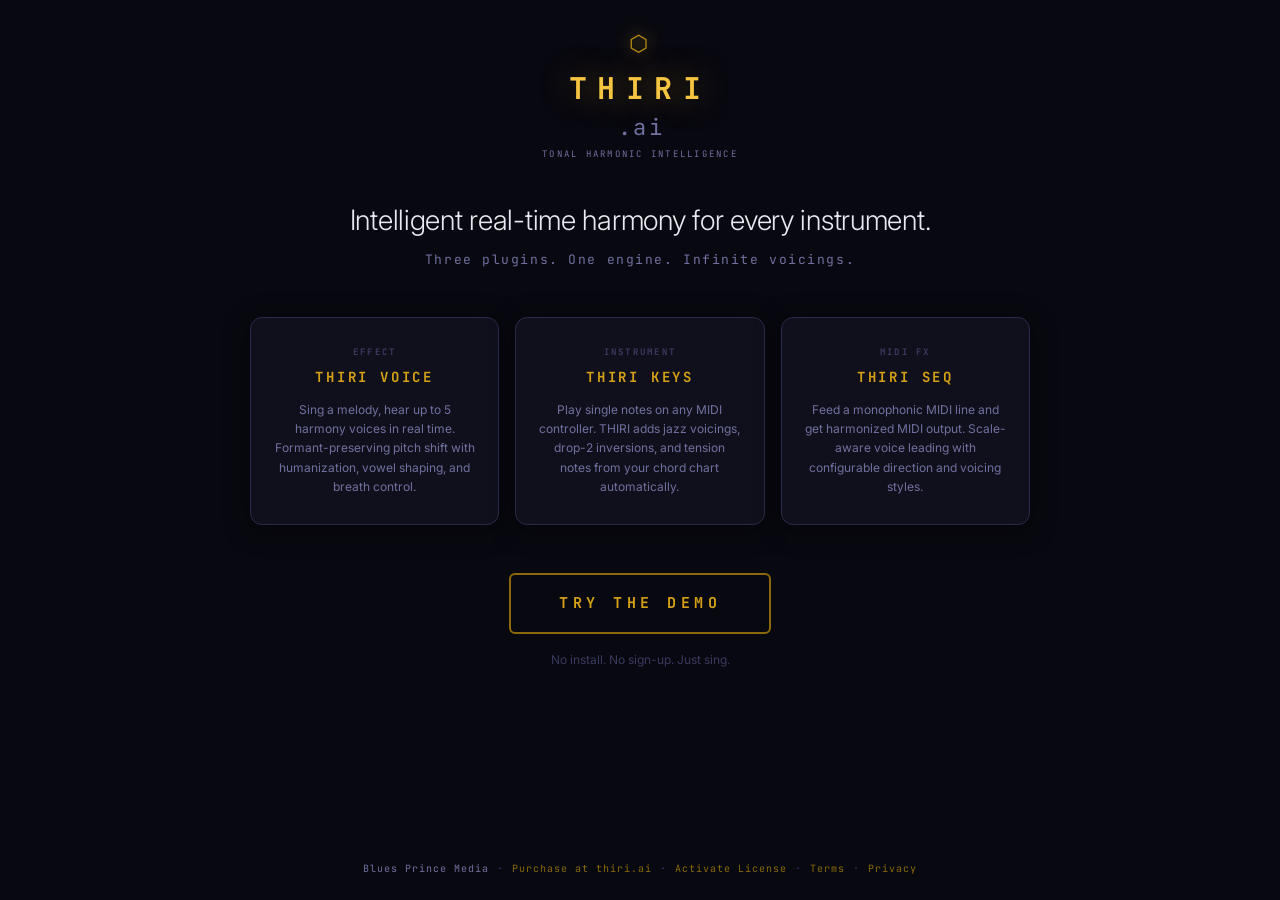
==== commit 618ed04b: "Add legal pages, footer links for terms and privacy - /terms — EULA as styled HTML page - /privacy —" ====
--- a/index.html
+++ b/index.html
@@ -66,6 +66,10 @@
     <a href="https://thiri.ai" class="site-footer-link">Purchase at thiri.ai</a>
     <span class="site-footer-sep">&middot;</span>
     <a href="/activate" class="site-footer-link">Activate License</a>
+    <span class="site-footer-sep">&middot;</span>
+    <a href="/terms" class="site-footer-link">Terms</a>
+    <span class="site-footer-sep">&middot;</span>
+    <a href="/privacy" class="site-footer-link">Privacy</a>
   </footer>
 
 </body>
